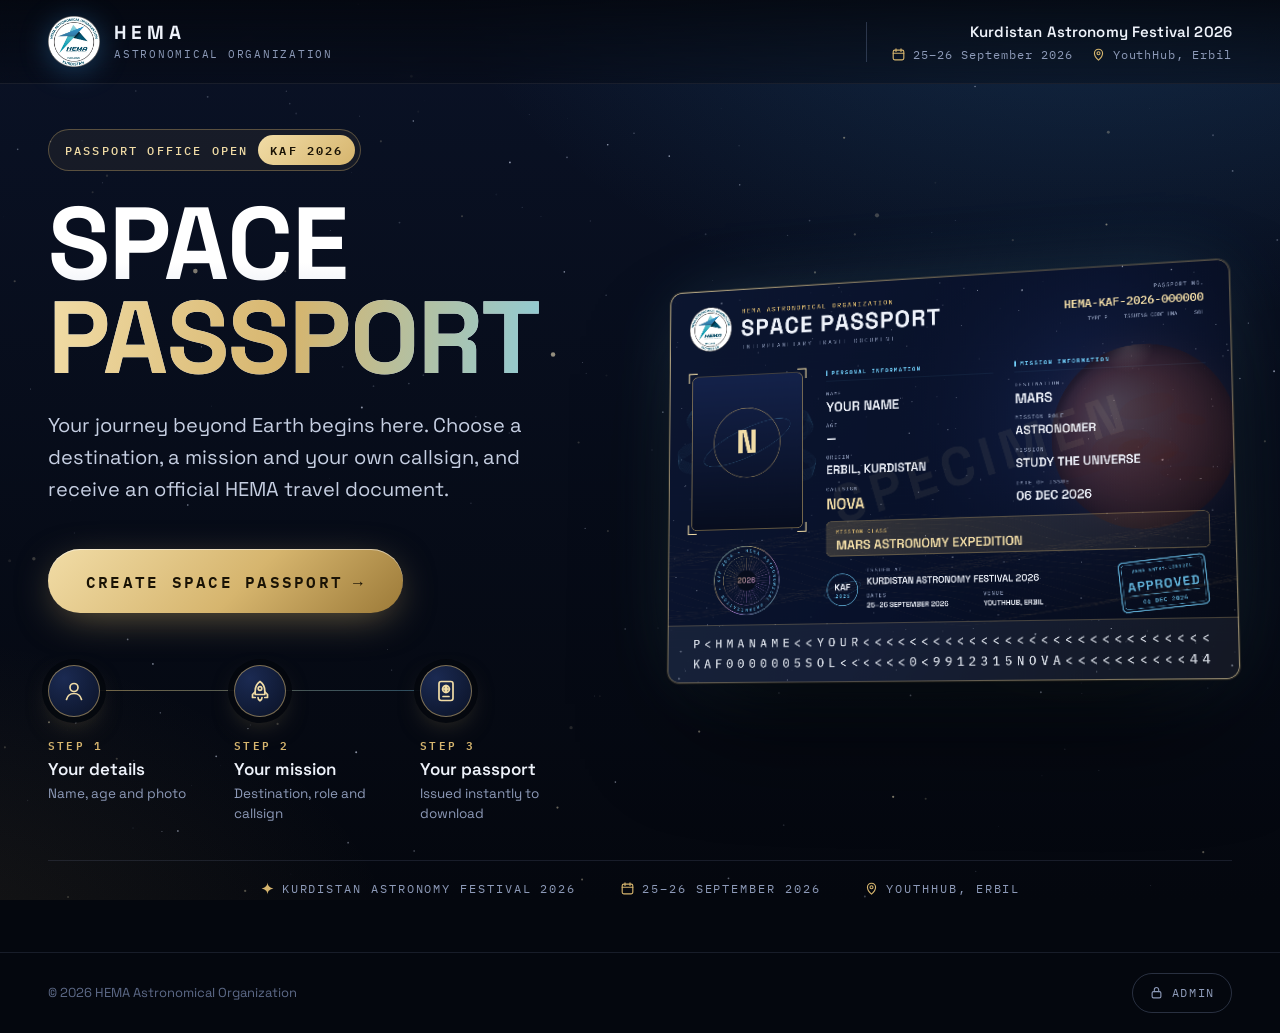
==== index.html @ fffa1dca "HEMA Space Passport for Kurdistan Astronomy Festival 2026 Static site for GitHub Pages: visitor pass" ====
<!doctype html>
<html lang="en">
<head>
  <meta charset="utf-8">
  <meta name="viewport" content="width=device-width, initial-scale=1, viewport-fit=cover">
  <title>HEMA Space Passport — Kurdistan Astronomy Festival 2026</title>
  <meta name="description" content="Create your personal HEMA Space Passport at the Kurdistan Astronomy Festival 2026.">
  <meta name="theme-color" content="#05080f">
  <link rel="icon" href="assets/favicon.svg" type="image/svg+xml">
  <link rel="stylesheet" href="fonts/fonts.css">
  <link rel="stylesheet" href="css/style.css">
</head>
<body>
  <canvas id="starfield" aria-hidden="true"></canvas>

  <header class="topbar">
    <a class="brand" href="#" data-action="home" aria-label="HEMA Astronomical Organization — start over">
      <span class="brand-mark" data-logo="hema">
        <svg viewBox="0 0 64 64" aria-hidden="true"><use href="#emblem"/></svg>
      </span>
      <span class="brand-text"><strong>HEMA</strong><small>Astronomical Organization</small></span>
    </a>
    <div class="event-tag">
      <div class="event-text">
        <strong>Kurdistan Astronomy Festival 2026</strong>
        <div class="event-facts">
          <span class="fact"><svg class="ico" aria-hidden="true"><use href="#icon-cal"/></svg>25–26 September 2026</span>
          <span class="fact"><svg class="ico" aria-hidden="true"><use href="#icon-pin"/></svg>YouthHub, Erbil</span>
        </div>
      </div>
      <span class="event-mark" data-logo="kaf" hidden></span>
    </div>
  </header>

  <main id="app">
    <!-- 1 · WELCOME -->
    <section class="screen screen-welcome is-active" id="screen-welcome" aria-labelledby="welcome-title">
      <div class="hero">
        <div class="hero-copy">
          <p class="hero-chip"><span>Passport office open</span><b>KAF 2026</b></p>
          <h1 id="welcome-title" class="display">Space <span class="display-accent">Passport</span></h1>
          <p class="lede">Your journey beyond Earth begins here. Choose a destination, a mission and your own callsign, and receive an official HEMA travel document.</p>
          <div class="hero-cta">
            <button class="btn btn-primary btn-xl" data-action="start">Create space passport <span aria-hidden="true">→</span></button>
          </div>
          <ol class="hero-steps" aria-label="How it works">
            <li>
              <span class="step-ico"><svg aria-hidden="true"><use href="#icon-user"/></svg></span>
              <b>Step 1</b><strong>Your details</strong><small>Name, age and photo</small>
            </li>
            <li>
              <span class="step-ico"><svg aria-hidden="true"><use href="#icon-rocket"/></svg></span>
              <b>Step 2</b><strong>Your mission</strong><small>Destination, role and callsign</small>
            </li>
            <li>
              <span class="step-ico"><svg aria-hidden="true"><use href="#icon-passport"/></svg></span>
              <b>Step 3</b><strong>Your passport</strong><small>Issued instantly to download</small>
            </li>
          </ol>
        </div>
        <div class="hero-visual" aria-hidden="true">
          <div class="hero-glow"></div>
          <div class="specimen">
            <canvas id="specimen-canvas" class="passport-canvas"></canvas>
          </div>
        </div>
      </div>
      <div class="hero-meta">
        <span class="fact"><svg class="ico" aria-hidden="true"><use href="#icon-star"/></svg>Kurdistan Astronomy Festival 2026</span>
        <span class="fact"><svg class="ico" aria-hidden="true"><use href="#icon-cal"/></svg>25–26 September 2026</span>
        <span class="fact"><svg class="ico" aria-hidden="true"><use href="#icon-pin"/></svg>YouthHub, Erbil</span>
      </div>
    </section>

    <!-- 2 · PERSONAL INFORMATION -->
    <section class="screen" id="screen-personal" aria-labelledby="personal-title">
      <div class="panel">
        <ol class="progress" aria-label="Progress">
          <li class="is-current" aria-current="step"><i>1</i><span>Your details</span></li>
          <li><i>2</i><span>Your mission</span></li>
          <li><i>3</i><span>Your passport</span></li>
        </ol>
        <h2 id="personal-title" class="title">Personal information</h2>
        <p class="hint">Traveller identification for your interplanetary document.</p>

        <form id="form-personal" class="grid-personal" novalidate>
          <div class="photo-field">
            <span class="field-label">Photo</span>
            <label class="photo-frame" id="photo-frame" for="photo-upload" title="Upload a photo">
              <img id="photo-preview" alt="Your passport photo" hidden>
              <div class="photo-empty" id="photo-empty">
                <svg viewBox="0 0 64 64" aria-hidden="true"><circle cx="32" cy="24" r="11" fill="none" stroke="currentColor" stroke-width="2"/><path d="M12 56c2-11 10-17 20-17s18 6 20 17" fill="none" stroke="currentColor" stroke-width="2"/></svg>
                <span>Tap to add photo</span>
              </div>
              <i class="corner tl"></i><i class="corner tr"></i><i class="corner bl"></i><i class="corner br"></i>
            </label>
            <label class="btn btn-ghost photo-upload-btn">
              <svg class="ico" aria-hidden="true"><use href="#icon-upload"/></svg><span id="photo-upload-label">Upload photo</span>
              <input type="file" id="photo-upload" accept="image/*" class="visually-hidden">
            </label>
          </div>

          <div class="fields">
            <div class="name-grid">
              <label class="field">
                <span class="field-label">First name</span>
                <input type="text" name="first" id="f-first" dir="auto" autocomplete="given-name" maxlength="24" required placeholder="e.g. Sara">
                <span class="field-error">Enter your first name.</span>
              </label>
              <label class="field">
                <span class="field-label">Second name</span>
                <input type="text" name="second" id="f-second" dir="auto" autocomplete="additional-name" maxlength="24" required placeholder="e.g. Ahmed">
                <span class="field-error">Enter your second name.</span>
              </label>
              <label class="field">
                <span class="field-label">Third name</span>
                <input type="text" name="third" id="f-third" dir="auto" autocomplete="family-name" maxlength="24" placeholder="e.g. Mohammed">
              </label>
            </div>
            <div class="info-grid">
              <label class="field">
                <span class="field-label">Age</span>
                <input type="text" name="age" id="f-age" inputmode="numeric" maxlength="3" autocomplete="off" required placeholder="e.g. 21">
                <span class="field-error">Enter an age between 1 and 120.</span>
              </label>
              <label class="field">
                <span class="field-label">City / Country</span>
                <input type="text" name="origin" id="f-origin" dir="auto" autocomplete="address-level2" maxlength="48" required placeholder="e.g. Erbil, Kurdistan">
                <span class="field-error">Please enter where you're from.</span>
              </label>
            </div>
          </div>
        </form>

        <div class="nav-row">
          <button class="btn btn-ghost" data-action="home">Back</button>
          <button class="btn btn-primary" data-action="to-identity">Continue <span aria-hidden="true">→</span></button>
        </div>
      </div>
    </section>

    <!-- 3 · SPACE IDENTITY -->
    <section class="screen" id="screen-identity" aria-labelledby="identity-title">
      <div class="panel">
        <ol class="progress" aria-label="Progress">
          <li class="is-done"><i>1</i><span>Your details</span></li>
          <li class="is-current" aria-current="step"><i>2</i><span>Your mission</span></li>
          <li><i>3</i><span>Your passport</span></li>
        </ol>
        <h2 id="identity-title" class="title">Space identity</h2>
        <p class="hint">Define your mission profile.</p>

        <form id="form-identity" novalidate>
          <fieldset class="block" id="group-dest">
            <legend><span class="block-idx">A</span>Choose your destination</legend>
            <div class="dest-grid" id="dest-options"></div>
            <span class="field-error">Select a destination.</span>
          </fieldset>

          <fieldset class="block" id="group-role">
            <legend><span class="block-idx">B</span>Choose your mission role</legend>
            <div class="chip-grid" id="role-options"></div>
            <span class="field-error">Select a mission role.</span>
          </fieldset>

          <fieldset class="block" id="group-mission">
            <legend><span class="block-idx">C</span>Choose your mission</legend>
            <div class="chip-grid" id="mission-options"></div>
            <span class="field-error">Select a mission.</span>
          </fieldset>

          <fieldset class="block" id="group-callsign">
            <legend><span class="block-idx">D</span>Choose your space callsign</legend>
            <div class="callsign-row">
              <input type="text" id="f-callsign" dir="auto" maxlength="16" autocomplete="off" autocapitalize="characters" spellcheck="false" placeholder="Your callsign">
              <button type="button" class="btn btn-ghost" data-action="gen-callsign">Generate my callsign</button>
            </div>
            <span class="field-error">Enter a callsign or generate one.</span>
          </fieldset>

        </form>

        <div class="nav-row">
          <button class="btn btn-ghost" data-action="to-personal">Back</button>
          <button class="btn btn-primary" data-action="generate">Issue my passport <span aria-hidden="true">→</span></button>
        </div>
      </div>
    </section>

    <!-- 4 · GENERATING -->
    <section class="screen screen-generating" id="screen-generating" aria-live="polite">
      <div class="gen-inner">
        <div class="gen-ring" aria-hidden="true"><i></i><i></i><i></i><span></span></div>
        <h2 class="title">Generating your space passport</h2>
        <div class="gen-progress"><i id="gen-bar"></i></div>
        <ol class="gen-log" id="gen-log"></ol>
      </div>
    </section>

    <!-- 5 · ISSUED -->
    <section class="screen screen-issued" id="screen-issued" aria-labelledby="issued-title">
      <div class="issued-head">
        <p class="hero-chip is-ok"><span>Status</span><b>Approved</b></p>
        <h2 id="issued-title" class="display display-sm">Passport issued</h2>
        <p class="lede">Welcome aboard, <strong id="issued-callsign" class="gold"></strong>. Your journey beyond Earth begins here.</p>
      </div>
      <button type="button" class="passport-stage" data-action="view" aria-label="Enlarge passport">
        <canvas id="passport-canvas" class="passport-canvas" role="img" aria-label="Your HEMA Space Passport"></canvas>
        <span class="zoom-hint"><svg class="ico" aria-hidden="true"><use href="#icon-zoom"/></svg>Tap to enlarge</span>
      </button>
      <div class="issued-actions">
        <button class="btn btn-primary btn-lg" data-action="download">Download passport</button>
        <button class="btn btn-ghost btn-lg" data-action="restart">Create another passport</button>
      </div>
    </section>
  </main>

  <footer class="site-footer">
    <span>© 2026 HEMA Astronomical Organization</span>
    <a class="footer-admin" href="admin/">
      <svg class="ico" aria-hidden="true"><use href="#icon-lock"/></svg>Admin
    </a>
  </footer>

  <!-- full-screen passport viewer -->
  <dialog id="viewer" class="viewer" aria-label="Passport">
    <img id="viewer-img" alt="Your HEMA Space Passport">
    <button type="button" class="viewer-close" data-action="close-viewer" aria-label="Close">
      <svg aria-hidden="true" viewBox="0 0 24 24"><path d="M6 6l12 12M18 6 6 18" stroke="currentColor" stroke-width="2" stroke-linecap="round"/></svg>
    </button>
  </dialog>

  <!-- fallback emblem, replaced automatically when assets/hema-logo.png exists -->
  <svg width="0" height="0" style="position:absolute" aria-hidden="true">
    <defs>
      <linearGradient id="emblem-gold" x1="0" y1="0" x2="1" y2="1"><stop offset="0" stop-color="#f1dca6"/><stop offset="1" stop-color="#9c7a38"/></linearGradient>
      <symbol id="icon-cal" viewBox="0 0 24 24"><g fill="none" stroke="currentColor" stroke-width="1.8" stroke-linecap="round" stroke-linejoin="round"><rect x="3.5" y="5" width="17" height="15.5" rx="2.5"/><path d="M3.5 10h17M8 3v4M16 3v4"/></g></symbol>
      <symbol id="icon-pin" viewBox="0 0 24 24"><g fill="none" stroke="currentColor" stroke-width="1.8" stroke-linecap="round" stroke-linejoin="round"><path d="M12 21s-6.5-5.6-6.5-11a6.5 6.5 0 0 1 13 0c0 5.4-6.5 11-6.5 11z"/><circle cx="12" cy="10" r="2.4"/></g></symbol>
      <symbol id="icon-star" viewBox="0 0 24 24"><path d="M12 2.5c.6 4.8 1.9 7.4 9.5 9.5-7.6 2.1-8.9 4.7-9.5 9.5-.6-4.8-1.9-7.4-9.5-9.5 7.6-2.1 8.9-4.7 9.5-9.5z" fill="currentColor"/></symbol>
      <symbol id="icon-lock" viewBox="0 0 24 24"><g fill="none" stroke="currentColor" stroke-width="1.8" stroke-linecap="round" stroke-linejoin="round"><rect x="5" y="10.5" width="14" height="10" rx="2.2"/><path d="M8.5 10.5V7.5a3.5 3.5 0 0 1 7 0v3"/></g></symbol>
      <symbol id="icon-upload" viewBox="0 0 24 24"><g fill="none" stroke="currentColor" stroke-width="1.8" stroke-linecap="round" stroke-linejoin="round"><path d="M12 15V4M7.5 8.5 12 4l4.5 4.5M4.5 15v3a2.5 2.5 0 0 0 2.5 2.5h10a2.5 2.5 0 0 0 2.5-2.5v-3"/></g></symbol>
      <symbol id="icon-zoom" viewBox="0 0 24 24"><g fill="none" stroke="currentColor" stroke-width="1.8" stroke-linecap="round"><circle cx="10.5" cy="10.5" r="6.5"/><path d="M15.5 15.5 20.5 20.5M10.5 7.5v6M7.5 10.5h6"/></g></symbol>
      <symbol id="icon-user" viewBox="0 0 24 24"><g fill="none" stroke="currentColor" stroke-width="1.7" stroke-linecap="round" stroke-linejoin="round"><circle cx="12" cy="8.5" r="4"/><path d="M4.5 20.5c1-4 4-6 7.5-6s6.5 2 7.5 6"/></g></symbol>
      <symbol id="icon-rocket" viewBox="0 0 24 24"><g fill="none" stroke="currentColor" stroke-width="1.7" stroke-linecap="round" stroke-linejoin="round"><path d="M12 2.5c3.2 2.2 4.8 5.6 4.8 9.6v3.4H7.2v-3.4c0-4 1.6-7.4 4.8-9.6z"/><circle cx="12" cy="9.5" r="1.8"/><path d="M7.2 12.8 4.5 15.5v3h2.7M16.8 12.8l2.7 2.7v3h-2.7M10 18.5c0 1.6.8 2.6 2 3.3 1.2-.7 2-1.7 2-3.3"/></g></symbol>
      <symbol id="icon-passport" viewBox="0 0 24 24"><g fill="none" stroke="currentColor" stroke-width="1.7" stroke-linecap="round" stroke-linejoin="round"><rect x="5" y="2.5" width="14" height="19" rx="2.2"/><circle cx="12" cy="10" r="3.4"/><path d="M8.6 10h6.8M12 6.6c-1.2 1-1.2 5.8 0 6.8M12 6.6c1.2 1 1.2 5.8 0 6.8M9 17.5h6"/></g></symbol>
      <symbol id="emblem" viewBox="0 0 64 64">
        <circle cx="32" cy="32" r="29" fill="none" stroke="url(#emblem-gold)" stroke-width="2.4"/>
        <circle cx="32" cy="32" r="24.5" fill="none" stroke="url(#emblem-gold)" stroke-width="0.8"/>
        <ellipse cx="32" cy="32" rx="21" ry="8" fill="none" stroke="url(#emblem-gold)" stroke-width="1.4" transform="rotate(-26 32 32)"/>
        <circle cx="32" cy="32" r="6" fill="url(#emblem-gold)"/>
        <path d="M45 13c0 4 1 5 5 5-4 0-5 1-5 5 0-4-1-5-5-5 4 0 5-1 5-5z" fill="url(#emblem-gold)"/>
      </symbol>
    </defs>
  </svg>

  <script src="js/config.js"></script>
  <script src="js/data.js"></script>
  <script src="js/db.js"></script>
  <script src="js/render.js"></script>
  <script src="js/starfield.js"></script>
  <script src="js/app.js"></script>
</body>
</html>
---- fonts/fonts.css ----
/* Self-hosted Google Fonts (SIL Open Font License): Space Grotesk, IBM Plex Mono, Noto Sans Arabic */
/* latin-ext */
@font-face {
  font-family: 'IBM Plex Mono';
  font-style: normal;
  font-weight: 400;
  font-display: swap;
  src: url(IBMPlexMono-latin-ext-0.woff2) format('woff2');
  unicode-range: U+0100-02BA, U+02BD-02C5, U+02C7-02CC, U+02CE-02D7, U+02DD-02FF, U+0304, U+0308, U+0329, U+1D00-1DBF, U+1E00-1E9F, U+1EF2-1EFF, U+2020, U+20A0-20AB, U+20AD-20C0, U+2113, U+2C60-2C7F, U+A720-A7FF;
}
/* latin */
@font-face {
  font-family: 'IBM Plex Mono';
  font-style: normal;
  font-weight: 400;
  font-display: swap;
  src: url(IBMPlexMono-latin-1.woff2) format('woff2');
  unicode-range: U+0000-00FF, U+0131, U+0152-0153, U+02BB-02BC, U+02C6, U+02DA, U+02DC, U+0304, U+0308, U+0329, U+2000-206F, U+20AC, U+2122, U+2191, U+2193, U+2212, U+2215, U+FEFF, U+FFFD;
}
/* latin-ext */
@font-face {
  font-family: 'IBM Plex Mono';
  font-style: normal;
  font-weight: 500;
  font-display: swap;
  src: url(IBMPlexMono-latin-ext-2.woff2) format('woff2');
  unicode-range: U+0100-02BA, U+02BD-02C5, U+02C7-02CC, U+02CE-02D7, U+02DD-02FF, U+0304, U+0308, U+0329, U+1D00-1DBF, U+1E00-1E9F, U+1EF2-1EFF, U+2020, U+20A0-20AB, U+20AD-20C0, U+2113, U+2C60-2C7F, U+A720-A7FF;
}
/* latin */
@font-face {
  font-family: 'IBM Plex Mono';
  font-style: normal;
  font-weight: 500;
  font-display: swap;
  src: url(IBMPlexMono-latin-3.woff2) format('woff2');
  unicode-range: U+0000-00FF, U+0131, U+0152-0153, U+02BB-02BC, U+02C6, U+02DA, U+02DC, U+0304, U+0308, U+0329, U+2000-206F, U+20AC, U+2122, U+2191, U+2193, U+2212, U+2215, U+FEFF, U+FFFD;
}
/* latin-ext */
@font-face {
  font-family: 'IBM Plex Mono';
  font-style: normal;
  font-weight: 600;
  font-display: swap;
  src: url(IBMPlexMono-latin-ext-4.woff2) format('woff2');
  unicode-range: U+0100-02BA, U+02BD-02C5, U+02C7-02CC, U+02CE-02D7, U+02DD-02FF, U+0304, U+0308, U+0329, U+1D00-1DBF, U+1E00-1E9F, U+1EF2-1EFF, U+2020, U+20A0-20AB, U+20AD-20C0, U+2113, U+2C60-2C7F, U+A720-A7FF;
}
/* latin */
@font-face {
  font-family: 'IBM Plex Mono';
  font-style: normal;
  font-weight: 600;
  font-display: swap;
  src: url(IBMPlexMono-latin-5.woff2) format('woff2');
  unicode-range: U+0000-00FF, U+0131, U+0152-0153, U+02BB-02BC, U+02C6, U+02DA, U+02DC, U+0304, U+0308, U+0329, U+2000-206F, U+20AC, U+2122, U+2191, U+2193, U+2212, U+2215, U+FEFF, U+FFFD;
}
/* arabic */
@font-face {
  font-family: 'Noto Sans Arabic';
  font-style: normal;
  font-weight: 400;
  font-stretch: 100%;
  font-display: swap;
  src: url(NotoSansArabic-arabic-6.woff2) format('woff2');
  unicode-range: U+0600-06FF, U+0750-077F, U+0870-088E, U+0890-0891, U+0897-08E1, U+08E3-08FF, U+200C-200E, U+2010-2011, U+204F, U+2E41, U+FB50-FDFF, U+FE70-FE74, U+FE76-FEFC, U+102E0-102FB, U+10E60-10E7E, U+10EC2-10EC4, U+10EFC-10EFF, U+1EE00-1EE03, U+1EE05-1EE1F, U+1EE21-1EE22, U+1EE24, U+1EE27, U+1EE29-1EE32, U+1EE34-1EE37, U+1EE39, U+1EE3B, U+1EE42, U+1EE47, U+1EE49, U+1EE4B, U+1EE4D-1EE4F, U+1EE51-1EE52, U+1EE54, U+1EE57, U+1EE59, U+1EE5B, U+1EE5D, U+1EE5F, U+1EE61-1EE62, U+1EE64, U+1EE67-1EE6A, U+1EE6C-1EE72, U+1EE74-1EE77, U+1EE79-1EE7C, U+1EE7E, U+1EE80-1EE89, U+1EE8B-1EE9B, U+1EEA1-1EEA3, U+1EEA5-1EEA9, U+1EEAB-1EEBB, U+1EEF0-1EEF1;
}
/* latin-ext */
@font-face {
  font-family: 'Noto Sans Arabic';
  font-style: normal;
  font-weight: 400;
  font-stretch: 100%;
  font-display: swap;
  src: url(NotoSansArabic-latin-ext-7.woff2) format('woff2');
  unicode-range: U+0100-02BA, U+02BD-02C5, U+02C7-02CC, U+02CE-02D7, U+02DD-02FF, U+0304, U+0308, U+0329, U+1D00-1DBF, U+1E00-1E9F, U+1EF2-1EFF, U+2020, U+20A0-20AB, U+20AD-20C0, U+2113, U+2C60-2C7F, U+A720-A7FF;
}
/* latin */
@font-face {
  font-family: 'Noto Sans Arabic';
  font-style: normal;
  font-weight: 400;
  font-stretch: 100%;
  font-display: swap;
  src: url(NotoSansArabic-latin-8.woff2) format('woff2');
  unicode-range: U+0000-00FF, U+0131, U+0152-0153, U+02BB-02BC, U+02C6, U+02DA, U+02DC, U+0304, U+0308, U+0329, U+2000-206F, U+20AC, U+2122, U+2191, U+2193, U+2212, U+2215, U+FEFF, U+FFFD;
}
/* arabic */
@font-face {
  font-family: 'Noto Sans Arabic';
  font-style: normal;
  font-weight: 600;
  font-stretch: 100%;
  font-display: swap;
  src: url(NotoSansArabic-arabic-6.woff2) format('woff2');
  unicode-range: U+0600-06FF, U+0750-077F, U+0870-088E, U+0890-0891, U+0897-08E1, U+08E3-08FF, U+200C-200E, U+2010-2011, U+204F, U+2E41, U+FB50-FDFF, U+FE70-FE74, U+FE76-FEFC, U+102E0-102FB, U+10E60-10E7E, U+10EC2-10EC4, U+10EFC-10EFF, U+1EE00-1EE03, U+1EE05-1EE1F, U+1EE21-1EE22, U+1EE24, U+1EE27, U+1EE29-1EE32, U+1EE34-1EE37, U+1EE39, U+1EE3B, U+1EE42, U+1EE47, U+1EE49, U+1EE4B, U+1EE4D-1EE4F, U+1EE51-1EE52, U+1EE54, U+1EE57, U+1EE59, U+1EE5B, U+1EE5D, U+1EE5F, U+1EE61-1EE62, U+1EE64, U+1EE67-1EE6A, U+1EE6C-1EE72, U+1EE74-1EE77, U+1EE79-1EE7C, U+1EE7E, U+1EE80-1EE89, U+1EE8B-1EE9B, U+1EEA1-1EEA3, U+1EEA5-1EEA9, U+1EEAB-1EEBB, U+1EEF0-1EEF1;
}
/* latin-ext */
@font-face {
  font-family: 'Noto Sans Arabic';
  font-style: normal;
  font-weight: 600;
  font-stretch: 100%;
  font-display: swap;
  src: url(NotoSansArabic-latin-ext-7.woff2) format('woff2');
  unicode-range: U+0100-02BA, U+02BD-02C5, U+02C7-02CC, U+02CE-02D7, U+02DD-02FF, U+0304, U+0308, U+0329, U+1D00-1DBF, U+1E00-1E9F, U+1EF2-1EFF, U+2020, U+20A0-20AB, U+20AD-20C0, U+2113, U+2C60-2C7F, U+A720-A7FF;
}
/* latin */
@font-face {
  font-family: 'Noto Sans Arabic';
  font-style: normal;
  font-weight: 600;
  font-stretch: 100%;
  font-display: swap;
  src: url(NotoSansArabic-latin-8.woff2) format('woff2');
  unicode-range: U+0000-00FF, U+0131, U+0152-0153, U+02BB-02BC, U+02C6, U+02DA, U+02DC, U+0304, U+0308, U+0329, U+2000-206F, U+20AC, U+2122, U+2191, U+2193, U+2212, U+2215, U+FEFF, U+FFFD;
}
/* arabic */
@font-face {
  font-family: 'Noto Sans Arabic';
  font-style: normal;
  font-weight: 700;
  font-stretch: 100%;
  font-display: swap;
  src: url(NotoSansArabic-arabic-6.woff2) format('woff2');
  unicode-range: U+0600-06FF, U+0750-077F, U+0870-088E, U+0890-0891, U+0897-08E1, U+08E3-08FF, U+200C-200E, U+2010-2011, U+204F, U+2E41, U+FB50-FDFF, U+FE70-FE74, U+FE76-FEFC, U+102E0-102FB, U+10E60-10E7E, U+10EC2-10EC4, U+10EFC-10EFF, U+1EE00-1EE03, U+1EE05-1EE1F, U+1EE21-1EE22, U+1EE24, U+1EE27, U+1EE29-1EE32, U+1EE34-1EE37, U+1EE39, U+1EE3B, U+1EE42, U+1EE47, U+1EE49, U+1EE4B, U+1EE4D-1EE4F, U+1EE51-1EE52, U+1EE54, U+1EE57, U+1EE59, U+1EE5B, U+1EE5D, U+1EE5F, U+1EE61-1EE62, U+1EE64, U+1EE67-1EE6A, U+1EE6C-1EE72, U+1EE74-1EE77, U+1EE79-1EE7C, U+1EE7E, U+1EE80-1EE89, U+1EE8B-1EE9B, U+1EEA1-1EEA3, U+1EEA5-1EEA9, U+1EEAB-1EEBB, U+1EEF0-1EEF1;
}
/* latin-ext */
@font-face {
  font-family: 'Noto Sans Arabic';
  font-style: normal;
  font-weight: 700;
  font-stretch: 100%;
  font-display: swap;
  src: url(NotoSansArabic-latin-ext-7.woff2) format('woff2');
  unicode-range: U+0100-02BA, U+02BD-02C5, U+02C7-02CC, U+02CE-02D7, U+02DD-02FF, U+0304, U+0308, U+0329, U+1D00-1DBF, U+1E00-1E9F, U+1EF2-1EFF, U+2020, U+20A0-20AB, U+20AD-20C0, U+2113, U+2C60-2C7F, U+A720-A7FF;
}
/* latin */
@font-face {
  font-family: 'Noto Sans Arabic';
  font-style: normal;
  font-weight: 700;
  font-stretch: 100%;
  font-display: swap;
  src: url(NotoSansArabic-latin-8.woff2) format('woff2');
  unicode-range: U+0000-00FF, U+0131, U+0152-0153, U+02BB-02BC, U+02C6, U+02DA, U+02DC, U+0304, U+0308, U+0329, U+2000-206F, U+20AC, U+2122, U+2191, U+2193, U+2212, U+2215, U+FEFF, U+FFFD;
}
/* latin-ext */
@font-face {
  font-family: 'Space Grotesk';
  font-style: normal;
  font-weight: 400;
  font-display: swap;
  src: url(SpaceGrotesk-latin-ext-9.woff2) format('woff2');
  unicode-range: U+0100-02BA, U+02BD-02C5, U+02C7-02CC, U+02CE-02D7, U+02DD-02FF, U+0304, U+0308, U+0329, U+1D00-1DBF, U+1E00-1E9F, U+1EF2-1EFF, U+2020, U+20A0-20AB, U+20AD-20C0, U+2113, U+2C60-2C7F, U+A720-A7FF;
}
/* latin */
@font-face {
  font-family: 'Space Grotesk';
  font-style: normal;
  font-weight: 400;
  font-display: swap;
  src: url(SpaceGrotesk-latin-10.woff2) format('woff2');
  unicode-range: U+0000-00FF, U+0131, U+0152-0153, U+02BB-02BC, U+02C6, U+02DA, U+02DC, U+0304, U+0308, U+0329, U+2000-206F, U+20AC, U+2122, U+2191, U+2193, U+2212, U+2215, U+FEFF, U+FFFD;
}
/* latin-ext */
@font-face {
  font-family: 'Space Grotesk';
  font-style: normal;
  font-weight: 500;
  font-display: swap;
  src: url(SpaceGrotesk-latin-ext-9.woff2) format('woff2');
  unicode-range: U+0100-02BA, U+02BD-02C5, U+02C7-02CC, U+02CE-02D7, U+02DD-02FF, U+0304, U+0308, U+0329, U+1D00-1DBF, U+1E00-1E9F, U+1EF2-1EFF, U+2020, U+20A0-20AB, U+20AD-20C0, U+2113, U+2C60-2C7F, U+A720-A7FF;
}
/* latin */
@font-face {
  font-family: 'Space Grotesk';
  font-style: normal;
  font-weight: 500;
  font-display: swap;
  src: url(SpaceGrotesk-latin-10.woff2) format('woff2');
  unicode-range: U+0000-00FF, U+0131, U+0152-0153, U+02BB-02BC, U+02C6, U+02DA, U+02DC, U+0304, U+0308, U+0329, U+2000-206F, U+20AC, U+2122, U+2191, U+2193, U+2212, U+2215, U+FEFF, U+FFFD;
}
/* latin-ext */
@font-face {
  font-family: 'Space Grotesk';
  font-style: normal;
  font-weight: 600;
  font-display: swap;
  src: url(SpaceGrotesk-latin-ext-9.woff2) format('woff2');
  unicode-range: U+0100-02BA, U+02BD-02C5, U+02C7-02CC, U+02CE-02D7, U+02DD-02FF, U+0304, U+0308, U+0329, U+1D00-1DBF, U+1E00-1E9F, U+1EF2-1EFF, U+2020, U+20A0-20AB, U+20AD-20C0, U+2113, U+2C60-2C7F, U+A720-A7FF;
}
/* latin */
@font-face {
  font-family: 'Space Grotesk';
  font-style: normal;
  font-weight: 600;
  font-display: swap;
  src: url(SpaceGrotesk-latin-10.woff2) format('woff2');
  unicode-range: U+0000-00FF, U+0131, U+0152-0153, U+02BB-02BC, U+02C6, U+02DA, U+02DC, U+0304, U+0308, U+0329, U+2000-206F, U+20AC, U+2122, U+2191, U+2193, U+2212, U+2215, U+FEFF, U+FFFD;
}
/* latin-ext */
@font-face {
  font-family: 'Space Grotesk';
  font-style: normal;
  font-weight: 700;
  font-display: swap;
  src: url(SpaceGrotesk-latin-ext-9.woff2) format('woff2');
  unicode-range: U+0100-02BA, U+02BD-02C5, U+02C7-02CC, U+02CE-02D7, U+02DD-02FF, U+0304, U+0308, U+0329, U+1D00-1DBF, U+1E00-1E9F, U+1EF2-1EFF, U+2020, U+20A0-20AB, U+20AD-20C0, U+2113, U+2C60-2C7F, U+A720-A7FF;
}
/* latin */
@font-face {
  font-family: 'Space Grotesk';
  font-style: normal;
  font-weight: 700;
  font-display: swap;
  src: url(SpaceGrotesk-latin-10.woff2) format('woff2');
  unicode-range: U+0000-00FF, U+0131, U+0152-0153, U+02BB-02BC, U+02C6, U+02DA, U+02DC, U+0304, U+0308, U+0329, U+2000-206F, U+20AC, U+2122, U+2191, U+2193, U+2212, U+2215, U+FEFF, U+FFFD;
}
---- css/style.css ----
/* HEMA Space Passport — Kurdistan Astronomy Festival 2026 */

:root {
  --bg: #04070e;
  --bg-2: #0a1226;
  --panel: rgba(11, 19, 38, 0.74);
  --panel-solid: #0b1428;
  --line: rgba(160, 180, 225, 0.13);
  --line-2: rgba(160, 180, 225, 0.24);
  --text: #eef2fa;
  --soft: #c6cfe2;
  --muted: #8d9ab8;
  --dim: #5d6a88;
  --gold: #d6b56e;
  --gold-2: #f1dca6;
  --gold-3: #9c7a38;
  --cyan: #74d4ff;
  --ok: #8ff0c2;
  --danger: #ff8a7a;

  --sans: "Space Grotesk", "Noto Sans Arabic", system-ui, -apple-system, "Segoe UI", sans-serif;
  --mono: "IBM Plex Mono", ui-monospace, Menlo, Consolas, monospace;

  --radius: 14px;
  --gutter: max(clamp(16px, 4vw, 48px), env(safe-area-inset-left), env(safe-area-inset-right));
  --topbar: 84px;
  --ease: cubic-bezier(.2, .7, .2, 1);
  color-scheme: dark;
}

* { box-sizing: border-box; }
html { -webkit-text-size-adjust: 100%; }
html, body { margin: 0; min-height: 100%; }
body {
  font-family: var(--sans);
  color: var(--text);
  background: var(--bg);
  min-height: 100vh;
  min-height: 100dvh;
  overflow-x: hidden;
  -webkit-font-smoothing: antialiased;
}
body::before {
  content: ""; position: fixed; inset: 0; z-index: 0; pointer-events: none;
  background:
    radial-gradient(1100px 700px at 85% -10%, rgba(58, 143, 208, 0.22), transparent 60%),
    radial-gradient(900px 600px at -10% 110%, rgba(214, 181, 110, 0.10), transparent 60%),
    linear-gradient(180deg, var(--bg-2), var(--bg));
}
#starfield { position: fixed; inset: 0; width: 100%; height: 100%; z-index: 0; pointer-events: none; }
button, input { font: inherit; color: inherit; }
[hidden] { display: none !important; }
.visually-hidden { position: absolute !important; width: 1px; height: 1px; margin: -1px; padding: 0; overflow: hidden; clip: rect(0 0 0 0); white-space: nowrap; border: 0; }
html { -webkit-tap-highlight-color: transparent; }

/* ---------- top bar ---------- */
.topbar {
  position: relative; z-index: 2;
  display: flex; align-items: center; justify-content: space-between; gap: 16px;
  min-height: var(--topbar);
  padding: max(14px, env(safe-area-inset-top)) var(--gutter) 14px;
  border-bottom: 1px solid var(--line);
  background: linear-gradient(180deg, rgba(4, 7, 14, 0.85), rgba(4, 7, 14, 0.35));
  backdrop-filter: blur(10px); -webkit-backdrop-filter: blur(10px);
}
.brand { display: flex; align-items: center; gap: 14px; color: inherit; text-decoration: none; border-radius: 12px; }
.brand:focus-visible { outline: 2px solid var(--cyan); outline-offset: 6px; }
.brand-mark, .event-mark { width: 52px; height: 52px; display: grid; place-items: center; flex: none; }
.brand-mark svg, .brand-mark img, .event-mark img { width: 100%; height: 100%; object-fit: contain; }
.brand-mark img { filter: drop-shadow(0 4px 14px rgba(58, 143, 208, 0.35)); }
.brand-text { display: flex; flex-direction: column; line-height: 1.2; gap: 3px; }
.brand-text strong { font-size: 19px; letter-spacing: 0.26em; font-weight: 700; }
.brand-text small { font-family: var(--mono); font-size: 11px; letter-spacing: 0.16em; text-transform: uppercase; color: var(--muted); }
.event-tag { display: flex; align-items: center; gap: 16px; padding-left: 24px; border-left: 1px solid var(--line-2); }
.event-text { display: flex; flex-direction: column; align-items: flex-end; gap: 6px; }
.event-text strong { font-size: 15px; font-weight: 600; letter-spacing: 0.01em; }
.event-facts { display: flex; gap: 18px; }
.fact { display: inline-flex; align-items: center; gap: 7px; font-family: var(--mono); font-size: 12px; letter-spacing: 0.08em; color: var(--muted); white-space: nowrap; }
.ico { width: 15px; height: 15px; flex: none; color: var(--gold); }
@media (max-width: 760px) {
  :root { --topbar: 68px; }
  .event-text, .brand-text small { display: none; }
  .event-tag { padding-left: 0; border-left: 0; }
  .brand-mark, .event-mark { width: 42px; height: 42px; }
}

/* ---------- screens ---------- */
main { position: relative; z-index: 1; }
.screen {
  display: none;
  min-height: calc(100dvh - var(--topbar));
  padding: clamp(24px, 5vh, 56px) var(--gutter) max(56px, calc(env(safe-area-inset-bottom) + 32px));
}
.screen.is-active { display: block; animation: enter .6s var(--ease) both; }
@keyframes enter { from { opacity: 0; transform: translateY(14px); } to { opacity: 1; transform: none; } }

.display {
  margin: 0;
  font-size: clamp(44px, min(8vw, 13vh), 124px); line-height: 0.92; font-weight: 700;
  letter-spacing: -0.01em; text-transform: uppercase;
  background: linear-gradient(180deg, #ffffff 35%, #b9c4dc);
  -webkit-background-clip: text; background-clip: text; color: transparent;
}
.display-accent {
  display: block;
  background: linear-gradient(100deg, var(--gold-2), var(--gold) 45%, var(--cyan) 110%);
  -webkit-background-clip: text; background-clip: text; color: transparent;
}
.display-sm { font-size: clamp(34px, 6vw, 76px); }
.lede { margin: 24px 0 0; font-size: clamp(17px, 1.6vw, 20px); color: var(--soft); line-height: 1.6; }
.gold { color: var(--gold-2); font-weight: 600; letter-spacing: 0.04em; }

.hero-chip {
  display: inline-flex; align-items: center; gap: 10px;
  margin: 0 0 26px; padding: 5px 5px 5px 16px;
  border: 1px solid rgba(214, 181, 110, 0.35); border-radius: 999px;
  background: rgba(214, 181, 110, 0.07);
  font-family: var(--mono); font-size: 12px; font-weight: 500; letter-spacing: 0.18em; text-transform: uppercase; color: var(--gold-2);
}
.hero-chip b { padding: 5px 12px; border-radius: 999px; background: linear-gradient(135deg, var(--gold-2), var(--gold)); color: #1a1305; font-weight: 600; }
.hero-chip.is-ok { border-color: rgba(143, 240, 194, 0.4); background: rgba(143, 240, 194, 0.07); color: var(--ok); }
.hero-chip.is-ok b { background: var(--ok); color: #06261a; }

/* ---------- welcome ---------- */
.screen-welcome.is-active { display: flex; flex-direction: column; justify-content: center; overflow: hidden; }
.hero {
  width: 100%; max-width: 1360px; margin: 0 auto;
  display: grid; grid-template-columns: minmax(0, 1fr) minmax(0, 1.08fr); align-items: center; gap: clamp(32px, 5vw, 80px);
}
.hero-copy { max-width: 620px; }
.hero-cta { display: flex; flex-wrap: wrap; align-items: center; gap: 14px 22px; margin-top: clamp(28px, 5vh, 44px); }
.hero-steps {
  list-style: none; margin: clamp(32px, 6vh, 52px) 0 0; padding: 0;
  display: grid; grid-template-columns: repeat(3, 1fr); gap: 20px;
  position: relative;
}
/* the line joining the three step icons */
.hero-steps::before {
  content: ""; position: absolute; top: 25px; left: 26px; right: calc(33.33% - 26px); height: 1px;
  background: linear-gradient(90deg, var(--gold), rgba(116, 212, 255, 0.6));
  opacity: .55;
}
.hero-steps li { position: relative; display: grid; gap: 4px; align-content: start; }
.step-ico {
  width: 52px; height: 52px; margin-bottom: 14px; display: grid; place-items: center; border-radius: 50%;
  background: radial-gradient(circle at 30% 25%, #1b2a52, #0a1226);
  border: 1px solid rgba(214, 181, 110, 0.55);
  box-shadow: 0 0 0 6px rgba(4, 7, 14, 0.9), 0 10px 30px -10px rgba(214, 181, 110, 0.5);
  color: var(--gold-2);
}
.step-ico svg { width: 24px; height: 24px; }
.hero-steps b { font-family: var(--mono); font-size: 11px; font-weight: 600; letter-spacing: 0.2em; text-transform: uppercase; color: var(--gold); }
.hero-steps strong { font-size: 17px; font-weight: 600; }
.hero-steps small { font-size: 13.5px; line-height: 1.45; color: var(--muted); }

.hero-visual { position: relative; perspective: 1800px; }
.hero-glow {
  position: absolute; inset: -12% -8%; z-index: -1; pointer-events: none;
  background: radial-gradient(closest-side, rgba(58, 143, 208, 0.35), transparent 70%), radial-gradient(closest-side at 70% 70%, rgba(214, 181, 110, 0.18), transparent 70%);
  filter: blur(20px);
}
.specimen {
  transform: rotateY(-14deg) rotateX(6deg) rotateZ(-2deg);
  animation: float 9s ease-in-out infinite;
}
@keyframes float {
  0%, 100% { transform: rotateY(-14deg) rotateX(6deg) rotateZ(-2deg) translateY(0); }
  50% { transform: rotateY(-10deg) rotateX(4deg) rotateZ(-1deg) translateY(-12px); }
}
.hero-meta {
  display: flex; flex-wrap: wrap; justify-content: center; gap: 12px 44px;
  width: 100%; max-width: 1360px; margin: clamp(28px, 4vh, 48px) auto 0; padding-top: 20px;
  border-top: 1px solid var(--line);
}
.hero-meta .fact { font-size: 12px; letter-spacing: 0.16em; text-transform: uppercase; }

@media (max-width: 1080px) {
  .hero { grid-template-columns: 1fr; text-align: center; }
  .hero-copy { max-width: 720px; margin: 0 auto; }
  .hero-cta { justify-content: center; }
  .hero-steps { text-align: left; max-width: 640px; margin-left: auto; margin-right: auto; }
  .hero-visual { max-width: 720px; width: 100%; margin: 0 auto; }
  .specimen { animation: none; transform: none; }
}
@media (max-width: 640px) {
  .hero-steps { grid-template-columns: 1fr; gap: 22px; }
  .hero-steps::before { top: 26px; bottom: 26px; left: 26px; right: auto; width: 1px; height: auto; background: linear-gradient(180deg, var(--gold), rgba(116, 212, 255, 0.6)); }
  .hero-steps li { grid-template-columns: 52px 1fr; column-gap: 16px; row-gap: 2px; }
  .step-ico { grid-row: span 3; margin-bottom: 0; }
  .hero-meta { flex-direction: column; align-items: center; }
  .hero-cta .btn-xl { width: 100%; }
}

/* ---------- buttons ---------- */
.btn {
  display: inline-flex; align-items: center; justify-content: center; gap: 10px;
  min-height: 52px; padding: 0 26px;
  border-radius: 999px; border: 1px solid var(--line-2);
  background: rgba(255, 255, 255, 0.03);
  font-family: var(--mono); font-size: 14px; font-weight: 500; letter-spacing: 0.14em; text-transform: uppercase;
  color: var(--text); text-decoration: none; text-align: center;
  cursor: pointer; user-select: none; -webkit-tap-highlight-color: transparent;
  transition: transform .15s var(--ease), background .2s, border-color .2s, box-shadow .2s;
}
.btn:hover { border-color: rgba(214, 181, 110, 0.6); background: rgba(214, 181, 110, 0.06); }
.btn:active { transform: scale(0.98); }
.btn:focus-visible, input:focus-visible, .opt input:focus-visible + .opt-body { outline: 2px solid var(--cyan); outline-offset: 3px; }
.btn-primary {
  border: 0; color: #1a1305; font-weight: 600;
  background: linear-gradient(135deg, var(--gold-2), var(--gold) 55%, var(--gold-3));
  box-shadow: 0 10px 40px -10px rgba(214, 181, 110, 0.55), inset 0 1px 0 rgba(255, 255, 255, 0.5);
}
.btn-primary:hover { background: linear-gradient(135deg, #fff0c8, var(--gold-2) 50%, var(--gold)); box-shadow: 0 14px 50px -10px rgba(214, 181, 110, 0.75), inset 0 1px 0 rgba(255, 255, 255, 0.6); }
.btn-xl { min-height: 64px; padding: 0 38px; font-size: clamp(14px, 1.4vw, 16px); }
.btn-lg { min-height: 58px; padding: 0 32px; }
.btn[disabled] { opacity: 0.5; pointer-events: none; }

/* ---------- panel / forms ---------- */
.panel {
  max-width: 1040px; margin: 0 auto;
  padding: clamp(22px, 4vw, 52px);
  background: var(--panel);
  border: 1px solid var(--line);
  border-radius: 26px;
  backdrop-filter: blur(14px); -webkit-backdrop-filter: blur(14px);
  box-shadow: 0 40px 120px -40px rgba(0, 0, 0, 0.8), inset 0 1px 0 rgba(255, 255, 255, 0.04);
}

.progress { list-style: none; margin: 0 0 34px; padding: 0; display: flex; align-items: center; gap: 10px; }
.progress li { display: flex; align-items: center; gap: 10px; flex: 1; min-width: 0; color: var(--dim); font-size: 14px; font-weight: 500; }
.progress li:last-child { flex: 0 0 auto; }
.progress li:not(:last-child)::after { content: ""; flex: 1; height: 1px; min-width: 16px; background: var(--line-2); }
.progress i {
  width: 30px; height: 30px; flex: none; display: grid; place-items: center; border-radius: 50%;
  border: 1px solid var(--line-2); font-style: normal; font-family: var(--mono); font-size: 13px;
}
.progress span { white-space: nowrap; }
.progress .is-current { color: var(--text); }
.progress .is-current i { border-color: var(--gold); color: #1a1305; background: linear-gradient(135deg, var(--gold-2), var(--gold)); box-shadow: 0 0 0 4px rgba(214, 181, 110, 0.15); }
.progress .is-done { color: var(--muted); }
.progress .is-done i { border-color: rgba(143, 240, 194, 0.5); color: var(--ok); }
.progress .is-done::after { background: linear-gradient(90deg, rgba(143, 240, 194, 0.5), rgba(214, 181, 110, 0.5)) !important; }
@media (max-width: 560px) { .progress span { display: none; } .progress { margin-bottom: 26px; } }

.title { margin: 0; font-size: clamp(28px, 3.6vw, 42px); font-weight: 600; letter-spacing: -0.01em; }
.hint { margin: 8px 0 32px; color: var(--muted); font-size: 16px; }

.field-label {
  display: block; margin-bottom: 10px;
  font-family: var(--mono); font-size: 12px; font-weight: 500; letter-spacing: 0.2em; text-transform: uppercase; color: var(--muted);
}
.field-label em { font-style: normal; color: var(--dim); letter-spacing: 0.1em; margin-left: 6px; }
.field { display: block; }
.fields { display: grid; gap: 22px; align-content: start; }
.name-grid { display: grid; grid-template-columns: repeat(3, minmax(0, 1fr)); gap: 14px; }
.info-grid { display: grid; grid-template-columns: minmax(0, 1fr) minmax(0, 2fr); gap: 14px; }
@media (max-width: 900px) { .name-grid { grid-template-columns: 1fr 1fr; } .name-grid .field:last-child { grid-column: 1 / -1; } }
@media (max-width: 520px) { .name-grid, .info-grid { grid-template-columns: 1fr; } }
input[type="text"] {
  width: 100%; height: 58px; padding: 0 18px;
  background: rgba(3, 7, 16, 0.6);
  border: 1px solid var(--line-2); border-radius: var(--radius);
  font-size: 19px; font-weight: 500;
  transition: border-color .2s, box-shadow .2s;
}
input::placeholder { color: var(--dim); font-weight: 400; }
input:focus { outline: none; border-color: var(--gold); box-shadow: 0 0 0 4px rgba(214, 181, 110, 0.12); }
.field-error { display: none; margin-top: 8px; color: var(--danger); font-size: 14px; }
.invalid .field-error { display: block; }
.invalid input[type="text"] { border-color: var(--danger); }

.grid-personal { display: grid; grid-template-columns: 260px 1fr; gap: clamp(24px, 4vw, 52px); }
@media (max-width: 720px) { .grid-personal { grid-template-columns: 1fr; } }

/* photo */
.photo-field { display: flex; flex-direction: column; }
.photo-frame {
  position: relative; display: block; aspect-ratio: 3 / 4; width: 100%; max-width: 260px;
  border-radius: 14px; background: linear-gradient(180deg, #111d3c, #070d1e);
  border: 1px solid rgba(214, 181, 110, 0.35);
  cursor: pointer; transition: border-color .2s, box-shadow .2s;
}
.photo-frame:hover { border-color: var(--gold); box-shadow: 0 0 0 4px rgba(214, 181, 110, 0.1); }
.photo-field:focus-within .photo-frame { border-color: var(--gold); box-shadow: 0 0 0 3px rgba(116, 212, 255, 0.5); }
@media (max-width: 720px) { .photo-frame { max-width: 220px; margin: 0 auto; } .photo-field .field-label { text-align: center; } }
.photo-frame img { width: 100%; height: 100%; object-fit: cover; border-radius: 13px; display: block; }
.photo-empty { position: absolute; inset: 0; display: grid; place-content: center; justify-items: center; gap: 12px; color: var(--dim); font-family: var(--mono); font-size: 12px; letter-spacing: 0.14em; text-transform: uppercase; }
.photo-empty svg { width: 72px; height: 72px; }
.corner { position: absolute; width: 20px; height: 20px; border: 2px solid var(--gold-2); }
.corner.tl { top: -7px; left: -7px; border-right: 0; border-bottom: 0; }
.corner.tr { top: -7px; right: -7px; border-left: 0; border-bottom: 0; }
.corner.bl { bottom: -7px; left: -7px; border-right: 0; border-top: 0; }
.corner.br { bottom: -7px; right: -7px; border-left: 0; border-top: 0; }
.photo-upload-btn { width: 100%; max-width: 260px; margin-top: 18px; min-height: 48px; font-size: 13px; letter-spacing: 0.12em; }
.photo-upload-btn .ico { width: 18px; height: 18px; }
@media (max-width: 720px) { .photo-upload-btn { max-width: 220px; margin-left: auto; margin-right: auto; } }

.nav-row { display: flex; justify-content: space-between; gap: 12px; margin-top: 40px; padding-top: 28px; border-top: 1px solid var(--line); }
.nav-row .btn-primary { min-width: 220px; }
@media (max-width: 520px) { .nav-row .btn-primary { min-width: 0; flex: 1; } }

/* ---------- identity ---------- */
.block { border: 0; margin: 0 0 38px; padding: 0; min-width: 0; }
.block legend { display: flex; align-items: center; gap: 14px; padding: 0; margin-bottom: 16px; font-size: clamp(18px, 2vw, 22px); font-weight: 600; }
.block-idx {
  width: 30px; height: 30px; display: grid; place-items: center; flex: none;
  border: 1px solid rgba(214, 181, 110, 0.5); border-radius: 8px;
  font-family: var(--mono); font-size: 13px; color: var(--gold);
}
.block.invalid legend { color: var(--danger); }

.dest-grid { display: grid; grid-template-columns: repeat(3, 1fr); gap: 12px; }
@media (max-width: 720px) { .dest-grid { grid-template-columns: repeat(2, 1fr); } }
.chip-grid { display: grid; grid-template-columns: repeat(4, 1fr); gap: 10px; }
#mission-options { grid-template-columns: repeat(3, 1fr); }
@media (max-width: 820px) { .chip-grid, #mission-options { grid-template-columns: repeat(2, 1fr); } }

.opt { position: relative; display: block; cursor: pointer; -webkit-tap-highlight-color: transparent; }
.opt input { position: absolute; opacity: 0; pointer-events: none; }
.opt-body {
  position: relative; height: 100%;
  border: 1px solid var(--line-2); border-radius: var(--radius);
  background: rgba(3, 7, 16, 0.45);
  transition: border-color .2s, background .2s, transform .15s var(--ease), box-shadow .2s;
}
.opt:hover .opt-body { border-color: rgba(214, 181, 110, 0.5); background: rgba(214, 181, 110, 0.04); }
.opt input:checked + .opt-body {
  border-color: var(--gold);
  background: linear-gradient(180deg, rgba(214, 181, 110, 0.14), rgba(214, 181, 110, 0.04));
  box-shadow: 0 0 0 1px var(--gold), 0 12px 40px -18px rgba(214, 181, 110, 0.7);
}
.opt input:checked + .opt-body::after {
  content: ""; position: absolute; top: 10px; right: 10px; width: 18px; height: 18px; border-radius: 50%;
  background: var(--gold) url("data:image/svg+xml,%3Csvg xmlns='http://www.w3.org/2000/svg' viewBox='0 0 16 16'%3E%3Cpath d='M4 8.5l2.5 2.5L12 5.5' fill='none' stroke='%231a1305' stroke-width='2' stroke-linecap='round' stroke-linejoin='round'/%3E%3C/svg%3E") center / 14px no-repeat;
}
.opt:active .opt-body { transform: scale(0.985); }

.dest .opt-body { display: flex; flex-direction: column; align-items: center; padding: 12px 10px 16px; text-align: center; }
.dest canvas { width: 104px; height: 104px; transition: transform .4s var(--ease); }
.dest:hover canvas, .dest input:checked + .opt-body canvas { transform: scale(1.06); }
.dest strong { margin-top: 4px; font-size: 18px; font-weight: 600; }
.dest small { margin-top: 4px; font-family: var(--mono); font-size: 11px; letter-spacing: 0.08em; color: var(--muted); text-transform: uppercase; }
@media (max-width: 480px) { .dest canvas { width: 84px; height: 84px; } .dest strong { font-size: 16px; } }

.chip .opt-body { display: flex; align-items: center; min-height: 58px; padding: 10px 36px 10px 16px; font-size: 16px; font-weight: 500; line-height: 1.3; }

.callsign-row { display: grid; grid-template-columns: 1fr auto; gap: 12px; }
@media (max-width: 600px) { .callsign-row { grid-template-columns: 1fr; } }
#f-callsign { font-family: var(--mono); font-size: 22px; letter-spacing: 0.18em; text-transform: uppercase; color: var(--gold-2); }
#f-callsign.pulse { animation: pulse .5s var(--ease); }
@keyframes pulse { 50% { box-shadow: 0 0 0 6px rgba(214, 181, 110, 0.25); } }

/* ---------- generating ---------- */
.screen-generating.is-active { display: grid; place-items: center; }
.gen-inner { width: min(560px, 100%); text-align: center; }
.gen-inner .title { font-family: var(--mono); font-size: clamp(16px, 2.4vw, 22px); font-weight: 500; letter-spacing: 0.22em; text-transform: uppercase; }
.gen-ring { position: relative; width: 150px; height: 150px; margin: 0 auto 36px; }
.gen-ring i { position: absolute; inset: 0; border-radius: 50%; border: 2px solid transparent; border-top-color: var(--gold); animation: spin 1.4s linear infinite; }
.gen-ring i:nth-child(2) { inset: 16px; border-top-color: var(--cyan); animation-duration: 2s; animation-direction: reverse; }
.gen-ring i:nth-child(3) { inset: 32px; border-top-color: var(--gold-2); animation-duration: 3s; }
.gen-ring span { position: absolute; inset: 62px; border-radius: 50%; background: radial-gradient(circle at 35% 35%, var(--gold-2), var(--gold-3)); box-shadow: 0 0 30px rgba(214, 181, 110, 0.6); }
@keyframes spin { to { transform: rotate(360deg); } }
.gen-progress { height: 3px; margin: 28px 0 24px; border-radius: 3px; background: var(--line); overflow: hidden; }
.gen-progress i { display: block; height: 100%; width: 0; background: linear-gradient(90deg, var(--gold), var(--cyan)); transition: width .5s var(--ease); }
.gen-log { list-style: none; margin: 0; padding: 0; text-align: left; font-family: var(--mono); font-size: 13px; letter-spacing: 0.06em; color: var(--muted); display: grid; gap: 10px; }
.gen-log li { display: flex; justify-content: space-between; gap: 16px; animation: enter .35s var(--ease) both; }
.gen-log li b { flex: none; display: inline-flex; align-items: center; gap: 6px; font-weight: 500; color: var(--ok); }
.gen-log li:not(.done) b::before { content: ""; width: 12px; height: 12px; border-radius: 50%; border: 2px solid var(--line-2); border-top-color: var(--gold); animation: spin .8s linear infinite; }
.gen-log li.done b::before { content: "✓"; }

/* ---------- issued ---------- */
.issued-head { text-align: center; max-width: 900px; margin: 0 auto; }
.issued-head .lede { margin-top: 18px; }
.passport-stage {
  position: relative; display: block; width: 100%; max-width: 1120px; margin: clamp(28px, 5vh, 48px) auto 0; padding: 0;
  border: 0; background: none; color: inherit; font: inherit; cursor: zoom-in; perspective: 1600px; border-radius: 2.2%/3.1%;
}
.passport-stage:focus-visible { outline: 2px solid var(--cyan); outline-offset: 6px; }
.zoom-hint {
  position: absolute; right: 14px; bottom: 14px; display: inline-flex; align-items: center; gap: 8px;
  padding: 8px 14px; border-radius: 999px; background: rgba(4, 7, 14, 0.78); border: 1px solid var(--line-2);
  font-family: var(--mono); font-size: 11px; letter-spacing: 0.14em; text-transform: uppercase; color: var(--soft);
  opacity: 0; transform: translateY(4px); transition: opacity .2s, transform .2s; pointer-events: none;
}
.passport-stage:hover .zoom-hint, .passport-stage:focus-visible .zoom-hint { opacity: 1; transform: none; }
@media (pointer: coarse) {
  .zoom-hint { position: static; margin: 14px auto 0; width: max-content; opacity: 1; transform: none; display: flex; }
}
.passport-canvas {
  display: block; width: 100%; height: auto; border-radius: 2.2%/3.1%;
  box-shadow: 0 50px 120px -30px rgba(0, 0, 0, 0.9), 0 0 0 1px rgba(214, 181, 110, 0.2), 0 0 80px -20px rgba(116, 212, 255, 0.25);
}
.screen-issued.is-active .passport-canvas { animation: reveal 1.1s var(--ease) both .15s; }
@keyframes reveal { from { opacity: 0; transform: rotateX(18deg) translateY(40px) scale(.96); } to { opacity: 1; transform: none; } }
.issued-actions { display: flex; flex-wrap: wrap; justify-content: center; gap: 12px; margin-top: 40px; }
@media (max-width: 600px) { .issued-actions { flex-direction: column; } .issued-actions .btn { width: 100%; } }

/* ---------- full-screen passport viewer ---------- */
.viewer {
  width: 100vw; height: 100dvh; max-width: none; max-height: none; margin: 0; padding: 0; border: 0;
  background: rgba(2, 4, 10, 0.94); color: var(--text); overflow: hidden;
}
.viewer[open] { display: block; }
.viewer::backdrop { background: rgba(2, 4, 10, 0.9); }
.viewer img {
  position: fixed; left: 50%; top: 50%; transform: translate(-50%, -50%);
  width: min(94vw, 90dvh * 1.4286); height: auto; max-width: none; max-height: none;
  border-radius: 1.6%/2.3%; box-shadow: 0 30px 90px rgba(0, 0, 0, 0.8); cursor: zoom-out;
}
/* portrait phones: turn the passport sideways so it fills the screen (1600×1120 card = 1.4286 : 1) */
@media (orientation: portrait) and (max-width: 820px) {
  .viewer img { width: min(86dvh, 92vw * 1.4286); transform: translate(-50%, -50%) rotate(90deg); }
}
.viewer-close {
  position: fixed; top: max(14px, env(safe-area-inset-top)); right: max(14px, env(safe-area-inset-right));
  width: 48px; height: 48px; display: grid; place-items: center; border-radius: 50%;
  border: 1px solid var(--line-2); background: rgba(11, 19, 38, 0.9); color: var(--text); cursor: pointer;
}
.viewer-close svg { width: 22px; height: 22px; }

/* ---------- small phones ---------- */
@media (max-width: 480px) {
  .panel { border-radius: 20px; padding: 22px 16px 24px; }
  .screen { padding-top: 20px; }
  .title { font-size: 26px; }
  .hint { font-size: 15px; margin-bottom: 24px; }
  .hero-chip { font-size: 10.5px; letter-spacing: 0.12em; padding-left: 12px; }
  .lede { font-size: 16px; }
  .btn { padding: 0 20px; letter-spacing: 0.1em; }
  .btn-xl { min-height: 58px; padding: 0 22px; }
  .block legend { font-size: 17px; }
  .chip .opt-body { min-height: 54px; font-size: 15px; padding: 10px 32px 10px 12px; }
  .dest .opt-body { padding: 10px 6px 12px; }
  .dest small { font-size: 10px; letter-spacing: 0.04em; }
  #f-callsign { font-size: 19px; letter-spacing: 0.12em; }
  .nav-row { margin-top: 28px; padding-top: 20px; }
  .nav-row .btn { padding: 0 18px; }
  .gen-log { font-size: 12px; }
  .gen-log li span { min-width: 0; overflow-wrap: anywhere; }
}
@media (max-width: 360px) {
  .chip-grid, #mission-options { grid-template-columns: 1fr; }
  .nav-row .btn { font-size: 12px; letter-spacing: 0.06em; padding: 0 14px; white-space: nowrap; }
  .hero-chip b { display: none; }
}

@media (prefers-reduced-motion: reduce) {
  *, *::before, *::after { animation-duration: 0.01ms !important; animation-iteration-count: 1 !important; transition-duration: 0.01ms !important; }
}
h1[tabindex="-1"]:focus, h2[tabindex="-1"]:focus { outline: none; }

/* ---------- footer ---------- */
.site-footer {
  position: relative; z-index: 1;
  display: flex; flex-wrap: wrap; align-items: center; justify-content: space-between; gap: 12px 24px;
  padding: 20px var(--gutter) max(20px, env(safe-area-inset-bottom));
  border-top: 1px solid var(--line);
  font-size: 13px; color: var(--dim);
}
.footer-admin {
  display: inline-flex; align-items: center; gap: 8px; min-height: 40px; padding: 0 16px;
  border: 1px solid var(--line-2); border-radius: 999px;
  font-family: var(--mono); font-size: 12px; letter-spacing: 0.14em; text-transform: uppercase;
  color: var(--muted); text-decoration: none; transition: color .2s, border-color .2s;
}
.footer-admin:hover { color: var(--gold-2); border-color: var(--gold); }
.footer-admin:focus-visible { outline: 2px solid var(--cyan); outline-offset: 3px; }
.footer-admin .ico { width: 15px; height: 15px; color: inherit; }
@media (max-width: 480px) { .site-footer { justify-content: center; text-align: center; } }
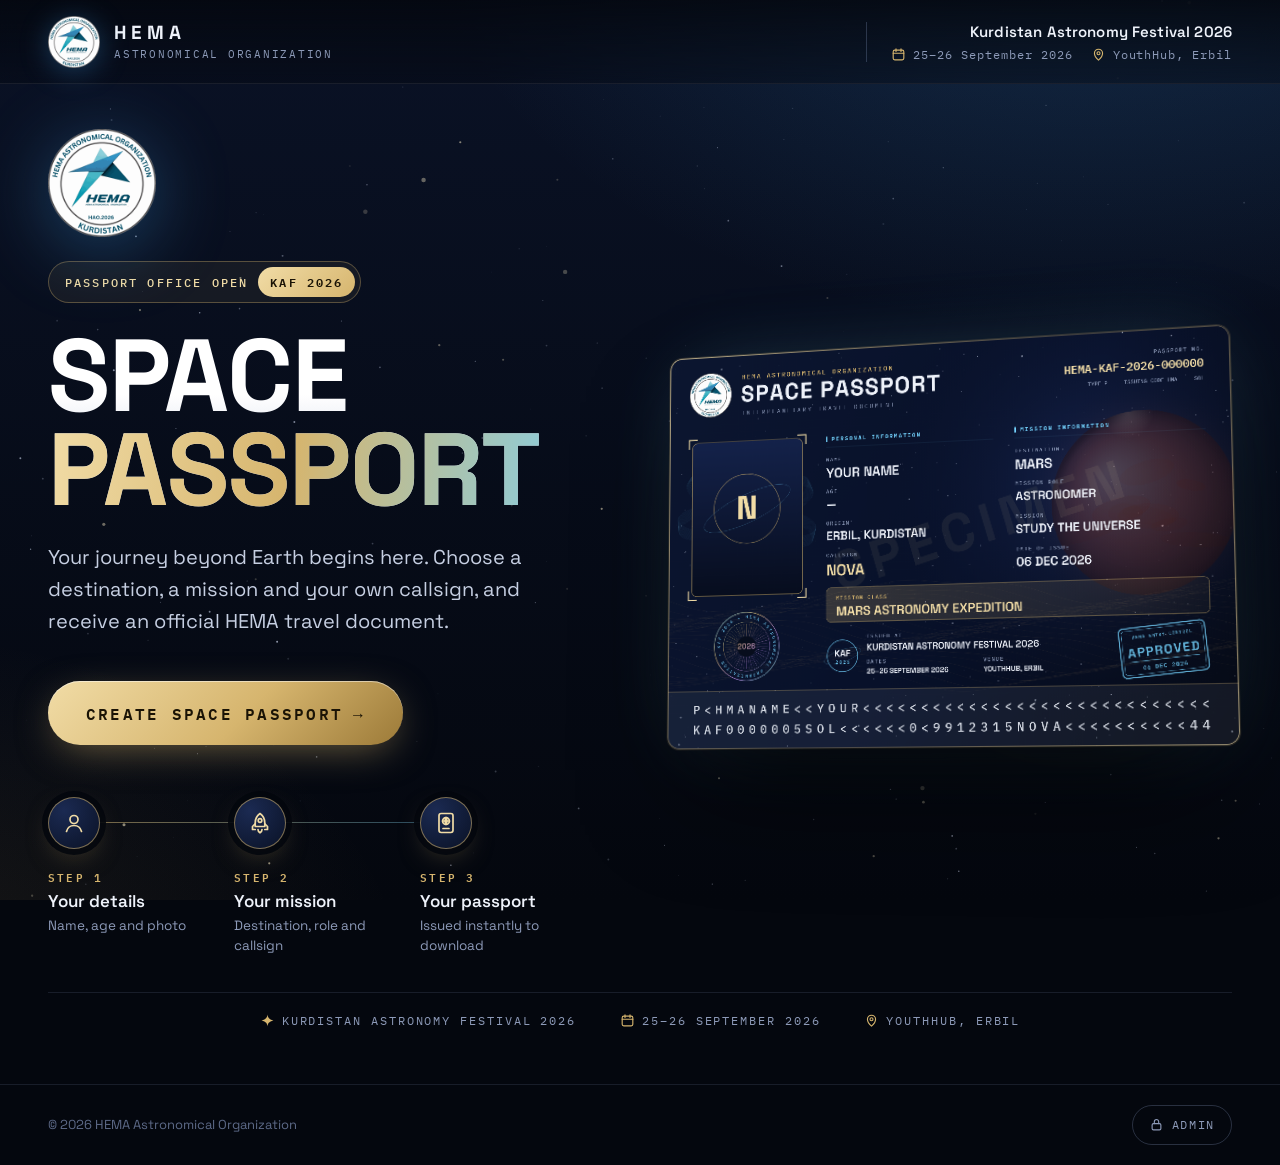
==== commit 2334af7b: "Use the HEMA logo everywhere and load it instantly Show the logo directly in the header and large on" ====
--- a/index.html
+++ b/index.html
@@ -6,7 +6,9 @@
   <title>HEMA Space Passport — Kurdistan Astronomy Festival 2026</title>
   <meta name="description" content="Create your personal HEMA Space Passport at the Kurdistan Astronomy Festival 2026.">
   <meta name="theme-color" content="#05080f">
-  <link rel="icon" href="assets/favicon.svg" type="image/svg+xml">
+  <link rel="icon" href="assets/favicon.png" type="image/png">
+  <link rel="apple-touch-icon" href="assets/apple-touch-icon.png">
+  <link rel="preload" href="assets/hema-logo.png" as="image">
   <link rel="stylesheet" href="fonts/fonts.css">
   <link rel="stylesheet" href="css/style.css">
 </head>
@@ -15,9 +17,7 @@
 
   <header class="topbar">
     <a class="brand" href="#" data-action="home" aria-label="HEMA Astronomical Organization — start over">
-      <span class="brand-mark" data-logo="hema">
-        <svg viewBox="0 0 64 64" aria-hidden="true"><use href="#emblem"/></svg>
-      </span>
+      <span class="brand-mark"><img src="assets/hema-logo.png" alt="" width="52" height="52"></span>
       <span class="brand-text"><strong>HEMA</strong><small>Astronomical Organization</small></span>
     </a>
     <div class="event-tag">
@@ -37,6 +37,7 @@
     <section class="screen screen-welcome is-active" id="screen-welcome" aria-labelledby="welcome-title">
       <div class="hero">
         <div class="hero-copy">
+          <img class="hero-logo" src="assets/hema-logo.png" alt="HEMA Astronomical Organization" width="112" height="112">
           <p class="hero-chip"><span>Passport office open</span><b>KAF 2026</b></p>
           <h1 id="welcome-title" class="display">Space <span class="display-accent">Passport</span></h1>
           <p class="lede">Your journey beyond Earth begins here. Choose a destination, a mission and your own callsign, and receive an official HEMA travel document.</p>
@@ -230,10 +231,8 @@
     </button>
   </dialog>
 
-  <!-- fallback emblem, replaced automatically when assets/hema-logo.png exists -->
   <svg width="0" height="0" style="position:absolute" aria-hidden="true">
     <defs>
-      <linearGradient id="emblem-gold" x1="0" y1="0" x2="1" y2="1"><stop offset="0" stop-color="#f1dca6"/><stop offset="1" stop-color="#9c7a38"/></linearGradient>
       <symbol id="icon-cal" viewBox="0 0 24 24"><g fill="none" stroke="currentColor" stroke-width="1.8" stroke-linecap="round" stroke-linejoin="round"><rect x="3.5" y="5" width="17" height="15.5" rx="2.5"/><path d="M3.5 10h17M8 3v4M16 3v4"/></g></symbol>
       <symbol id="icon-pin" viewBox="0 0 24 24"><g fill="none" stroke="currentColor" stroke-width="1.8" stroke-linecap="round" stroke-linejoin="round"><path d="M12 21s-6.5-5.6-6.5-11a6.5 6.5 0 0 1 13 0c0 5.4-6.5 11-6.5 11z"/><circle cx="12" cy="10" r="2.4"/></g></symbol>
       <symbol id="icon-star" viewBox="0 0 24 24"><path d="M12 2.5c.6 4.8 1.9 7.4 9.5 9.5-7.6 2.1-8.9 4.7-9.5 9.5-.6-4.8-1.9-7.4-9.5-9.5 7.6-2.1 8.9-4.7 9.5-9.5z" fill="currentColor"/></symbol>
@@ -243,13 +242,6 @@
       <symbol id="icon-user" viewBox="0 0 24 24"><g fill="none" stroke="currentColor" stroke-width="1.7" stroke-linecap="round" stroke-linejoin="round"><circle cx="12" cy="8.5" r="4"/><path d="M4.5 20.5c1-4 4-6 7.5-6s6.5 2 7.5 6"/></g></symbol>
       <symbol id="icon-rocket" viewBox="0 0 24 24"><g fill="none" stroke="currentColor" stroke-width="1.7" stroke-linecap="round" stroke-linejoin="round"><path d="M12 2.5c3.2 2.2 4.8 5.6 4.8 9.6v3.4H7.2v-3.4c0-4 1.6-7.4 4.8-9.6z"/><circle cx="12" cy="9.5" r="1.8"/><path d="M7.2 12.8 4.5 15.5v3h2.7M16.8 12.8l2.7 2.7v3h-2.7M10 18.5c0 1.6.8 2.6 2 3.3 1.2-.7 2-1.7 2-3.3"/></g></symbol>
       <symbol id="icon-passport" viewBox="0 0 24 24"><g fill="none" stroke="currentColor" stroke-width="1.7" stroke-linecap="round" stroke-linejoin="round"><rect x="5" y="2.5" width="14" height="19" rx="2.2"/><circle cx="12" cy="10" r="3.4"/><path d="M8.6 10h6.8M12 6.6c-1.2 1-1.2 5.8 0 6.8M12 6.6c1.2 1 1.2 5.8 0 6.8M9 17.5h6"/></g></symbol>
-      <symbol id="emblem" viewBox="0 0 64 64">
-        <circle cx="32" cy="32" r="29" fill="none" stroke="url(#emblem-gold)" stroke-width="2.4"/>
-        <circle cx="32" cy="32" r="24.5" fill="none" stroke="url(#emblem-gold)" stroke-width="0.8"/>
-        <ellipse cx="32" cy="32" rx="21" ry="8" fill="none" stroke="url(#emblem-gold)" stroke-width="1.4" transform="rotate(-26 32 32)"/>
-        <circle cx="32" cy="32" r="6" fill="url(#emblem-gold)"/>
-        <path d="M45 13c0 4 1 5 5 5-4 0-5 1-5 5 0-4-1-5-5-5 4 0 5-1 5-5z" fill="url(#emblem-gold)"/>
-      </symbol>
     </defs>
   </svg>
 
--- a/css/style.css
+++ b/css/style.css
@@ -128,6 +128,10 @@
   display: grid; grid-template-columns: minmax(0, 1fr) minmax(0, 1.08fr); align-items: center; gap: clamp(32px, 5vw, 80px);
 }
 .hero-copy { max-width: 620px; }
+.hero-logo {
+  display: block; width: clamp(84px, 12vh, 124px); height: auto; margin: 0 0 24px;
+  filter: drop-shadow(0 12px 36px rgba(58, 143, 208, 0.4));
+}
 .hero-cta { display: flex; flex-wrap: wrap; align-items: center; gap: 14px 22px; margin-top: clamp(28px, 5vh, 44px); }
 .hero-steps {
   list-style: none; margin: clamp(32px, 6vh, 52px) 0 0; padding: 0;
@@ -177,6 +181,7 @@
 @media (max-width: 1080px) {
   .hero { grid-template-columns: 1fr; text-align: center; }
   .hero-copy { max-width: 720px; margin: 0 auto; }
+  .hero-logo { margin-left: auto; margin-right: auto; }
   .hero-cta { justify-content: center; }
   .hero-steps { text-align: left; max-width: 640px; margin-left: auto; margin-right: auto; }
   .hero-visual { max-width: 720px; width: 100%; margin: 0 auto; }
